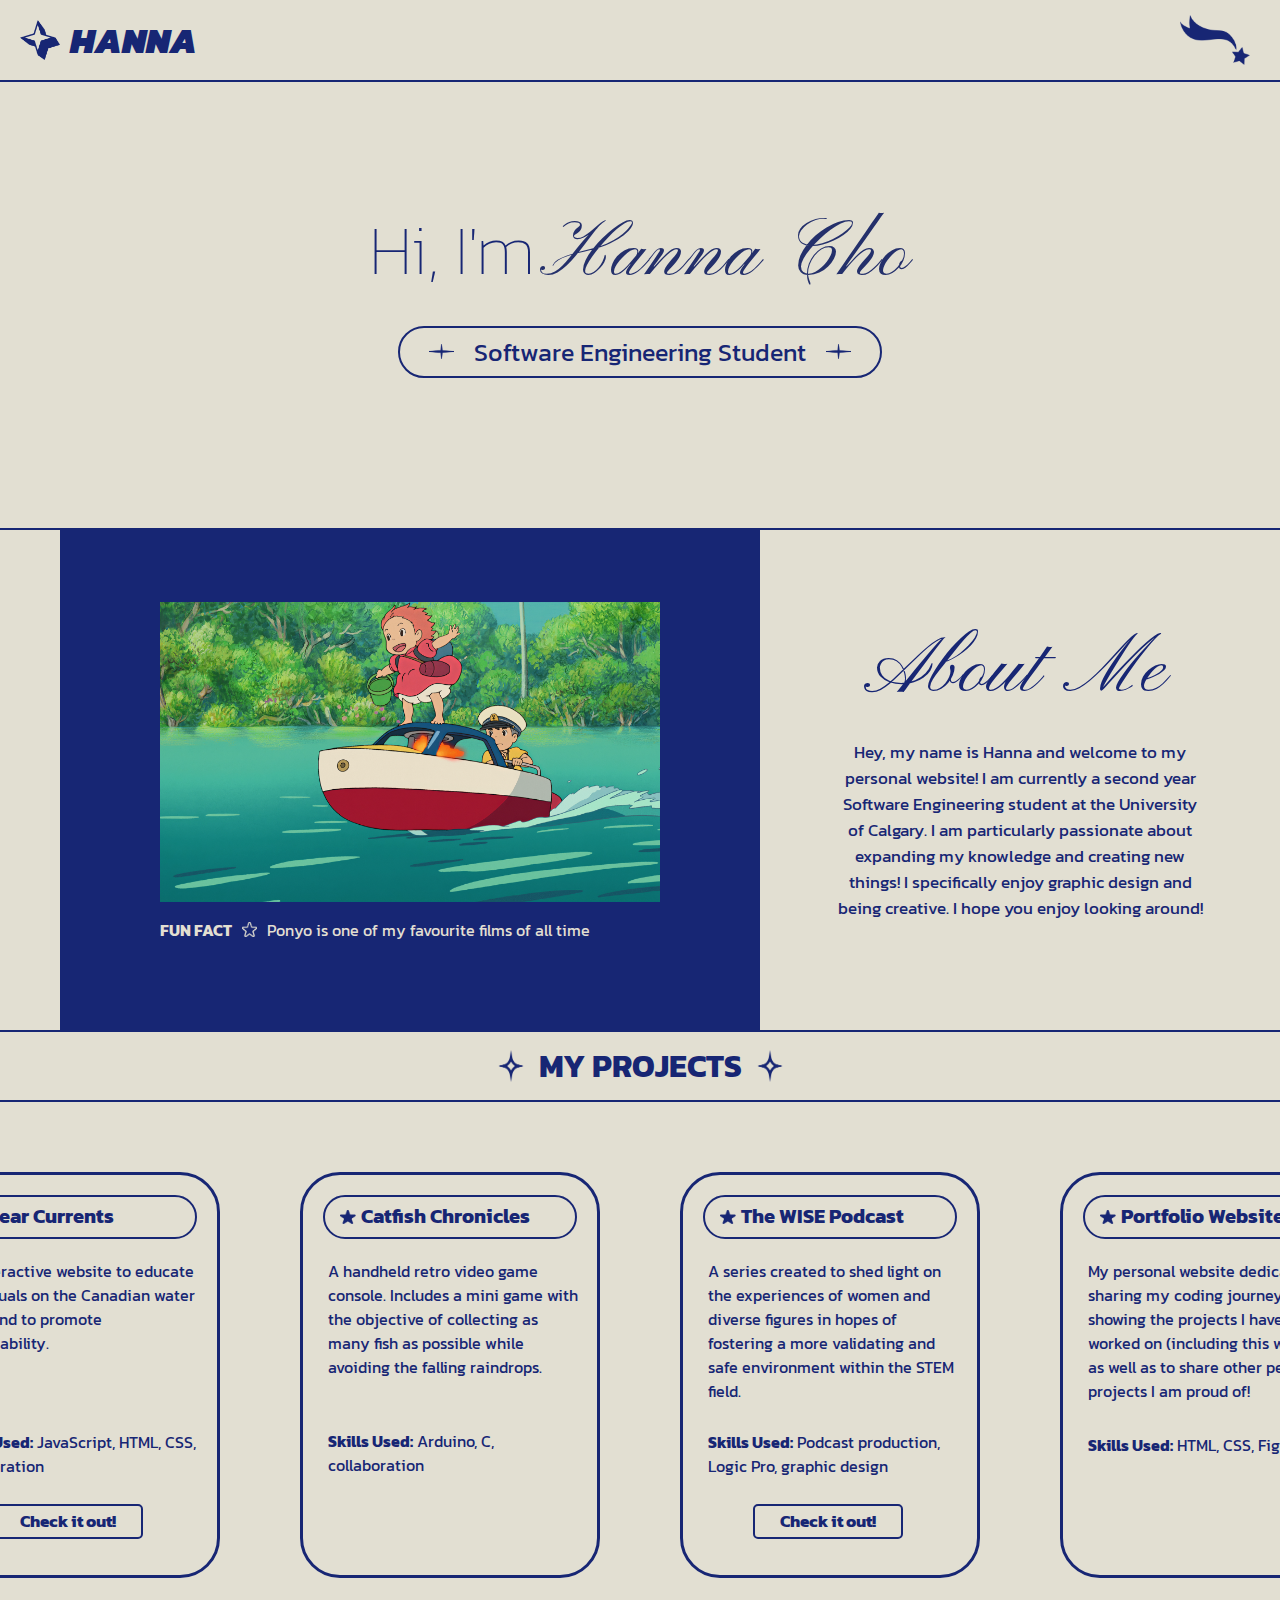
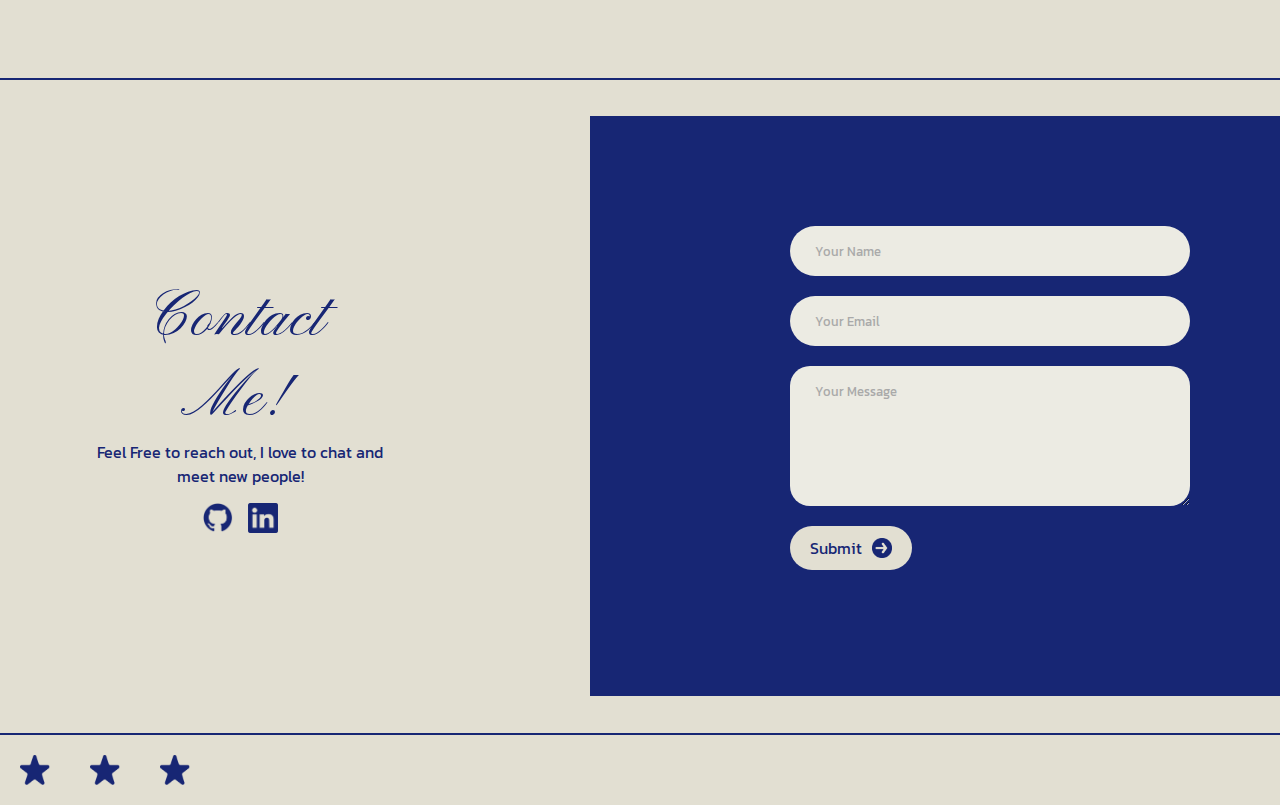
==== index.html @ b74cc331 "Add files via upload" ====
<html>
    <head>
        <link rel="stylesheet" href="styles.css">
        <link rel="preconnect" href="https://fonts.googleapis.com">
        <link rel="preconnect" href="https://fonts.gstatic.com" crossorigin>
        <link href="https://fonts.googleapis.com/css2?family=Kanit:ital,wght@0,200;0,400;0,700;1,200;1,400;1,700&display=swap" rel="stylesheet">
        <link rel="preconnect" href="https://fonts.googleapis.com">
        <link rel="preconnect" href="https://fonts.gstatic.com" crossorigin>
        <link href="https://fonts.googleapis.com/css2?family=Kanit:ital,wght@0,200;0,400;0,700;1,200;1,400;1,700&family=Monsieur+La+Doulaise&display=swap" rel="stylesheet">
    </head>
    <body>
        <header>
            <div class="box">
                <div class="header-name">
                    <img class="vector" src="star1.png" />
                    <div class="box-title">HANNA</div>
                </div>
                <img class="shooting-star" src="shooting-star.png">
            </div>
        </header>
        <div id="hero">
            <h1 id="title">Hi, I'm <span id="name">Hanna Cho</span></h1>
            <div class="container">
                <img class="star-container" src="star2.png">
                <h3 id="subtitle">Software Engineering Student</h3>
                <img class="star-container" src="star2.png">
            </div>
        </div>
        <div class="info-section">
            <div class="blue-box">
                <img class="ponyo" src="ponyo.png">
                <div class="fun-fact">
                    <p class="fun-fact-title">FUN FACT</p>
                    <img class="ff-star" src="star3.png">
                    <p>Ponyo is one of my favourite films of all time</p>
                </div>
            </div>
            <div class="about-me">
                <h1 class="about-me-title">About Me</h1>
                <p class="about-me-text">Hey, my name is Hanna and welcome to my personal website! I am currently a second year Software Engineering student at the University of Calgary. I am particularly passionate about expanding my knowledge and creating new things! I specifically enjoy graphic design and being creative.  I hope you enjoy looking around!</p>
            </div>
        </div>
        <div class="project-section">
            <div class="project-title-container">
                <img class="project-star" src="star4.png">
                <h1 class="project-title">MY PROJECTS</h1>
                <img class="project-star" src="star4.png">
            </div>
            <div class="project-cards">
                <div class="project-info">
                    <div class="project-container">
                        <div class="project-name-container">
                            <img class="project-star-2" src="star5.png">
                            <h2>Clear Currents</h2>
                        </div>
                        <div class="project-text">
                            <p id="clear-currents-text">An interactive website to educate individuals on the Canadian water crisis and to promote sustainability.</p>
                            <p><span class="skills">Skills Used:</span> JavaScript, HTML, CSS, collaboration</p>
                        </div>
                        <a href="https://ephemeral-torrone-a772be.netlify.app" target="_blank">
                            <button class="check-it-out" type="button">Check it out!</button>
                        </a>
                    </div>
                </div>
                <div class="project-info">
                    <div class="project-container">
                        <div class="project-name-container">
                            <img class="project-star-2" src="star5.png">
                            <h2>Catfish Chronicles</h2>
                        </div>
                        <div class="project-text">
                            <p id="catfish-text">A handheld retro video game console. Includes a mini game with the objective of collecting as many fish as possible while avoiding the falling raindrops.</p>
                            <p><span class="skills">Skills Used:</span> Arduino, C, collaboration</p>
                        </div>
                    </div>
                </div>
                <div class="project-info">
                    <div class="project-container">
                        <div class="project-name-container">
                            <img class="project-star-2" src="star5.png">
                            <h2>The WISE Podcast</h2>
                        </div>
                        <div class="project-text">
                            <p id="WISE-text">A series created to shed light on the experiences of women and diverse figures in hopes of fostering a more validating and safe environment within the STEM field.</p>
                            <p><span class="skills">Skills Used:</span> Podcast production, Logic Pro, graphic design</p>
                        </div>
                        <a href="https://cjsw.com/program/the-wise-podcast/" target="_blank">
                            <button class="check-it-out" type="button">Check it out!</button>
                        </a>
                    </div>
                </div>
                <div class="project-info">
                    <div class="project-container">
                        <div class="project-name-container">
                            <img class="project-star-2" src="star5.png">
                            <h2>Portfolio Website</h2>
                        </div>
                        <div class="project-text">
                            <p id="web-text">My personal website dedicated to sharing my coding journey via showing the projects I have worked on (including this website) as well as to share other personal projects I am proud of!</p>
                            <p><span class="skills">Skills Used:</span> HTML, CSS, Figma</p>
                        </div>
                    </div>
                </div>
            </div>
        </div>
        <div class="contact">
            <div class="contact-text">
                <h2 class="contact-title">Contact Me!</h2>
                <p class="reach-out-text">Feel Free to reach out, I love to chat and meet new people!</p>
                <div class="socials">
                    <a href="https://github.com/hannagracec" target="_blank"><img id="github" src="github.png"></a>
                    <a href="https://www.linkedin.com/in/hanna-cho-bb407b255/" target="_blank"><img id="linkedin" src="linkedin.png"></a>
                </div>
            </div>
            <div class="contact-form">
                <form action="https://api.web3forms.com/submit" method="POST" class="contact-left">
                    <input type="hidden" name="access_key" value="77297db7-3286-4150-b9bb-e00b5971a278">
                    <input type="text" name="name" placeholder="Your Name" class="contact-inputs" required>
                    <input type="email" name="email" placeholder="Your Email" class="contact-inputs" required>
                    <textarea name="message" placeholder="Your Message" class="contact-inputs" required></textarea>
                    <button type="submit">Submit <img src="arrow.png"></button>
                </form>
            </div>
        </div>
        <footer>
            <img class="footer-star" src="star5.png">
            <img class="footer-star" src="star5.png">
            <img class="footer-star" src="star5.png">
        </footer>
    </body>
</html>
---- styles.css ----
@font-face {
    src: url("Kapakana.ttf");
    font-family: "Kapakana";
}

body {
    background-color: #e2dfd2;
    text-align: center;
    margin: 0;
    color: #172674;
    font-family: 'Kanit', sans-serif;
}

header {
    background-color: #e2dfd2;
    height: 80px;
    border-bottom: 2px solid #172674;
    position: fixed;
    width: 100vw;
}

.header-name {
    display: flex;
    align-items: center;
}

.shooting-star {
    width: 70;
    height: 50;
    padding-right: 30;
}

.box {
    display: flex;
    align-items: center;
    justify-content: space-between;
}

.vector {
    width: 40px;
    height: 40px;
    padding: 20 10 20 20;
}

.box-title {
    font-weight: 900;
    font-style: italic;
    font-size: 35;
}

#hero {
    padding: 150px;
    display: flex;
    flex-direction: column;
    align-items: center;
}

#title {
    width: 600;
    font-weight: 100;
    font-size: 70px;
    margin-bottom: 20px;
}

#name {
    color:#24306B;
    font-family: "Kapakana";
    font-size: 100;
    font-weight: 400;
}

#subtitle {
    margin: 0;
    font-size: 25;
    font-weight: 400;
}

.star-container {
    width: 25;
    height: 15;
    margin: 0 20;
}

.container {
    border: 2px solid #172674;
    width: 470px;
    margin: 0 auto;
    padding: 5 ;
    border-radius: 50px;
    display: flex;
    align-items: center;
    justify-content: center;
}


.info-section {
    border-top: 2px solid;
    border-bottom: 2px solid;
    display: flex;
    justify-content: space-evenly;
}

.blue-box {
    background-color: #172674;
    height: 500;
    width: 700;
    display: flex;
    flex-direction: column;
    justify-content: center;
    align-items: center;
}

.ponyo {
    width: 500px;
    height: 300px;
}

.ff-star {
    width: 15;
    height: 15;
    margin-right: 10;
}

.fun-fact {
    color: #e2dfd2;
    display: flex;
    align-items: center;
    margin-right: 70;
}

.fun-fact-title {
    font-weight: bold;
    margin-right: 10;
}

.about-me {
    display: flex;
    flex-direction: column;
    justify-content: center;
    align-items: center;
}

.about-me-title {
    font-family: "Kapakana";
    text-align: center;
    font-size: 100px;
    font-weight: 400;
    width: 400px;
    margin: 0;
}

.about-me-text {
    text-align: center;
    font-size: 17px;
    width: 370;
}

.project-cards {
    display: flex;
    justify-content: center;
}

.project-title-container {
    display: flex;
    align-items: center;
    justify-content: center;
    border-bottom: 2px solid;
}

.project-star {
    width: 26;
    height: 32;
}

.project-title {
    margin: 10 15;
}

.project-star-2 {
    height: 14;
    width: 16;
    margin: 0 5 0 15;
}

.project-info {
    width: 300;
    height: 400;
    border: 3px solid;
    border-radius: 40px;
    text-align: left;
    margin: 70 40 100;
}

.project-name-container {
    width: 250;
    height: 40;
    display: flex;
    align-items: center;
    border: 2px solid;
    border-radius: 70px;
    margin: 20;
    font-size: 13;
}

.project-text {
    width: 250;
    margin-left: 25;
}

.check-it-out {
    width: 150;
    height: 35;
    margin: 10 0 10 70;
    border: 2px solid #172674;
    border-radius: 5px;
    font-weight: bold;
    font-size: 17;
    background-color: #e2dfd2;
    font-family: 'Kanit', sans-serif;
    color: #172674;
}

.check-it-out:hover {
    background-color: #172674;
    color:#e2dfd2;
}

#clear-currents-text {
    margin-bottom: 75px;
}

#catfish-text {
    margin-bottom: 50;
}

#WISE-text {
    margin-bottom: 27;
}

#web-text {
    margin-bottom: 30;
}

.skills {
    font-weight: bold;
}

.contact {
    display: flex;
    justify-content: center;
    align-items: center;
    border-top: 2px solid;
    border-bottom: 2px solid;
    margin: 0;
}

.contact-title {
    font-family: "Kapakana";
    font-size: 80;
    font-weight: 400;
    margin: 0;
    width: 300px;
}

.reach-out-text {
    margin: 0;
    width: 300;
}

.socials {
    margin-top: 15;
    display: flex;
    justify-content: center;
}

#github {
    margin-right: 15;
    width: 30;
    height: 30;
}

#linkedin {
    width: 30;
    height: 30;
}

.contact-text {
    background-color: #e2dfd2;
    padding: 200 200;
}

.contact-form {
    background-color: #172674;
    display: flex;
    justify-content: space-evenly;
    padding: 110px 200px;
}

.contact-left {
    display: flex;
    flex-direction: column;
    align-items: start;
    gap: 20px;
}

.contact-inputs {
    font-family: 'Kanit', sans-serif;
    width: 400px;
    height: 50px;
    border: none;
    outline: none;
    padding-left: 25px;
    border-radius: 50px;
    color: #172674;
}

.contact-left textarea{
    height: 140px;
    padding-top: 15px;
    border-radius: 20px;
    color: #172674;
}

.contact-inputs:focus {
    border: 2px solid #5569D1;
}

.contact-inputs::placeholder {
    color: #a9a9a9;
}

.contact-left button {
    font-family: 'Kanit', sans-serif;
    display: flex;
    align-items: center;
    padding: 10px 20px;
    font-size: 16px;
    color: #172674;
    gap: 10px;
    border: none;
    border-radius: 50px;
    cursor: pointer;
    background: #e2dfd2;
}

input {
    background-color: #ecebe3;
}

textarea {
    background-color: #ecebe3;
}

.contact-left button img {
    height: 20px;
}

footer {
    height: 70px;
    background-color: #e2dfd2;
    display: flex;
}

.footer-star {
    width: 30;
    height: 30;
    padding: 20;
}
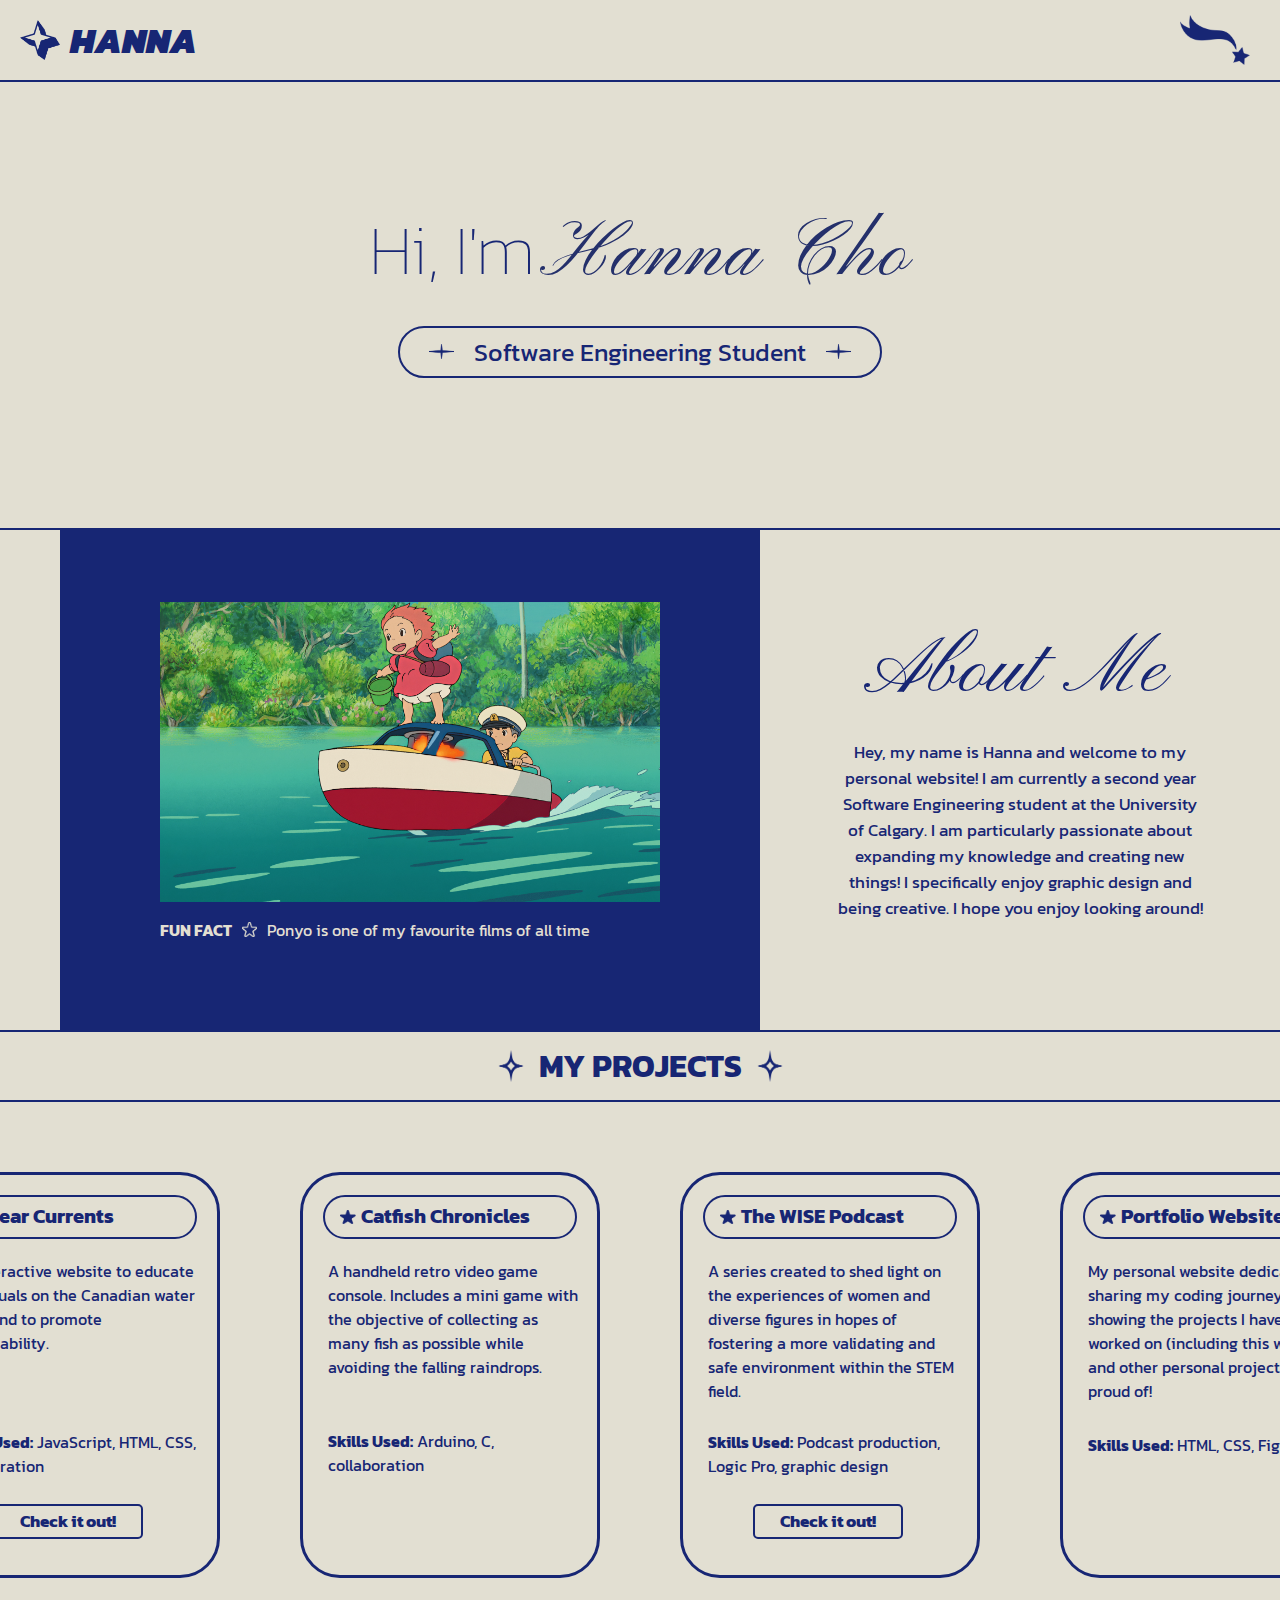
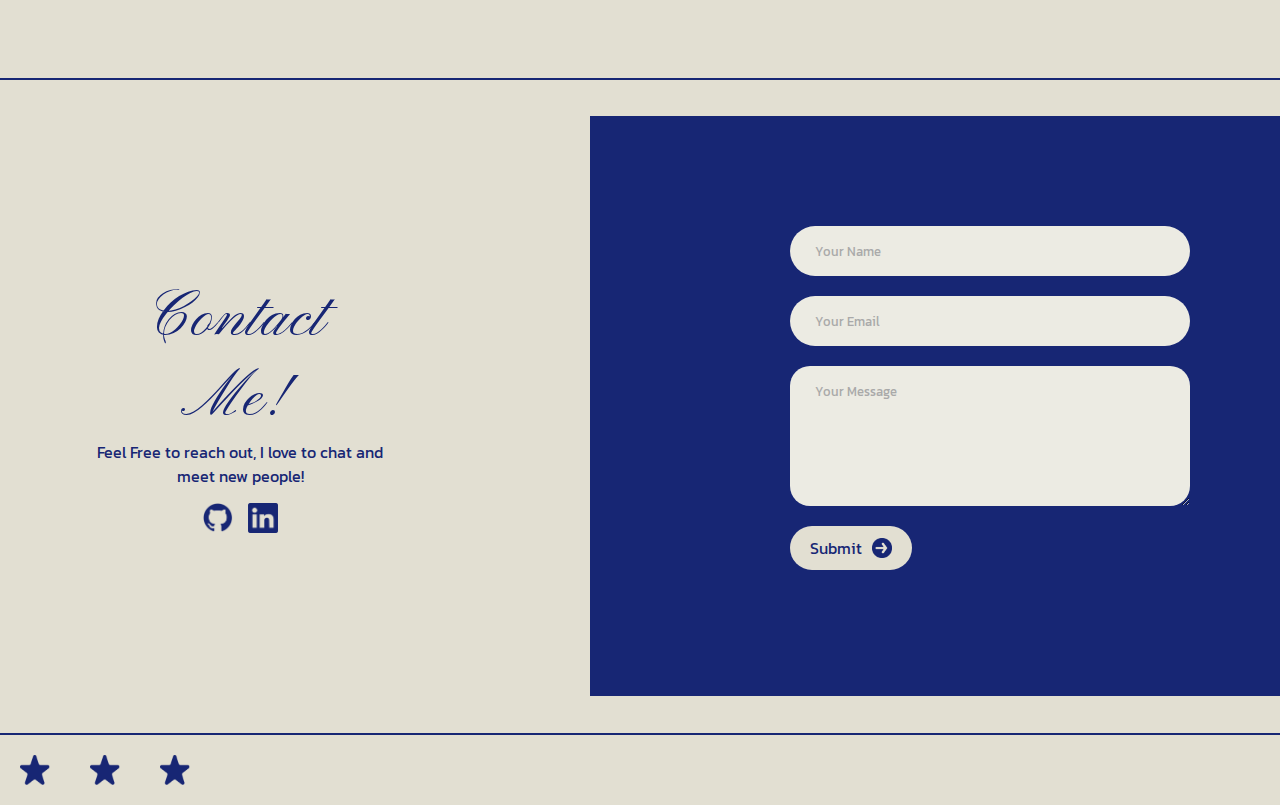
==== commit 7d9a96d1: "Update index.html" ====
--- a/index.html
+++ b/index.html
@@ -96,7 +96,7 @@
                             <h2>Portfolio Website</h2>
                         </div>
                         <div class="project-text">
-                            <p id="web-text">My personal website dedicated to sharing my coding journey via showing the projects I have worked on (including this website) as well as to share other personal projects I am proud of!</p>
+                            <p id="web-text">My personal website dedicated to sharing my coding journey via showing the projects I have worked on (including this website) and other personal projects I am proud of!</p>
                             <p><span class="skills">Skills Used:</span> HTML, CSS, Figma</p>
                         </div>
                     </div>
@@ -128,4 +128,4 @@
             <img class="footer-star" src="star5.png">
         </footer>
     </body>
-</html>+</html>
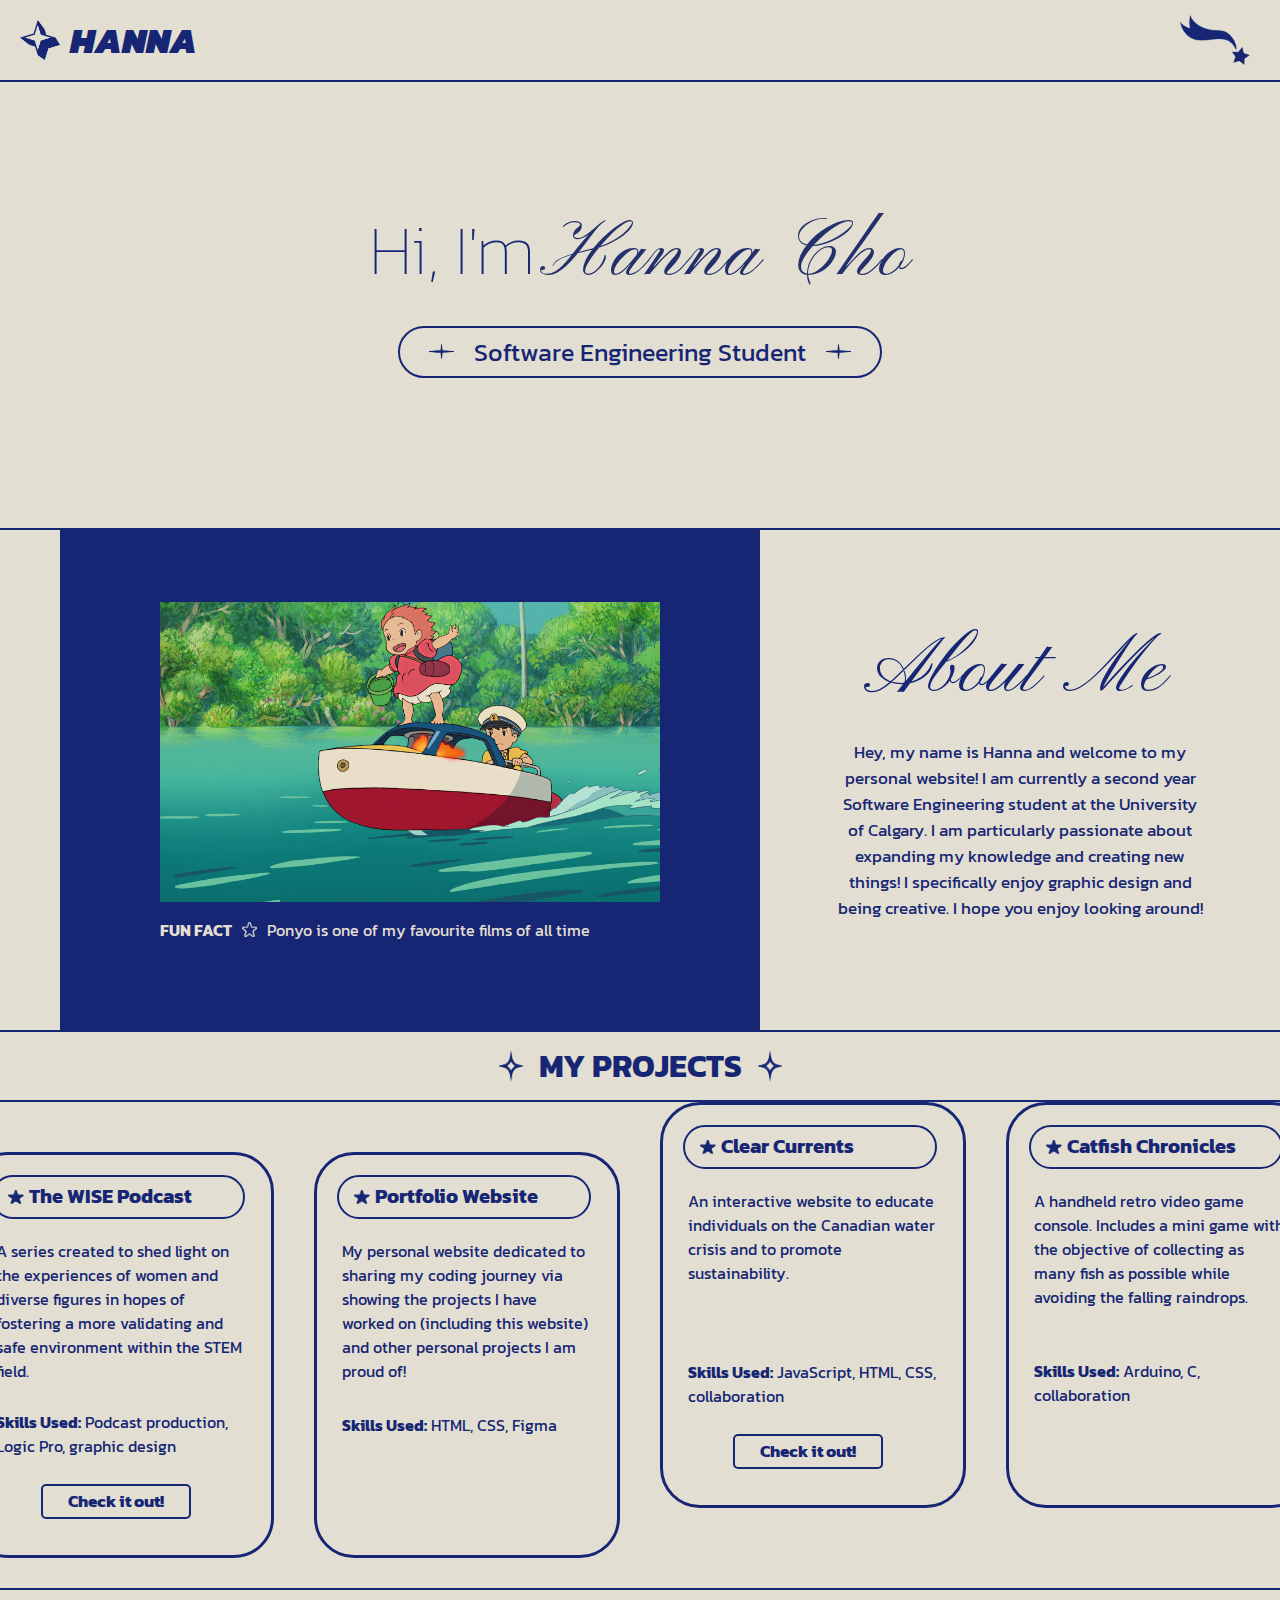
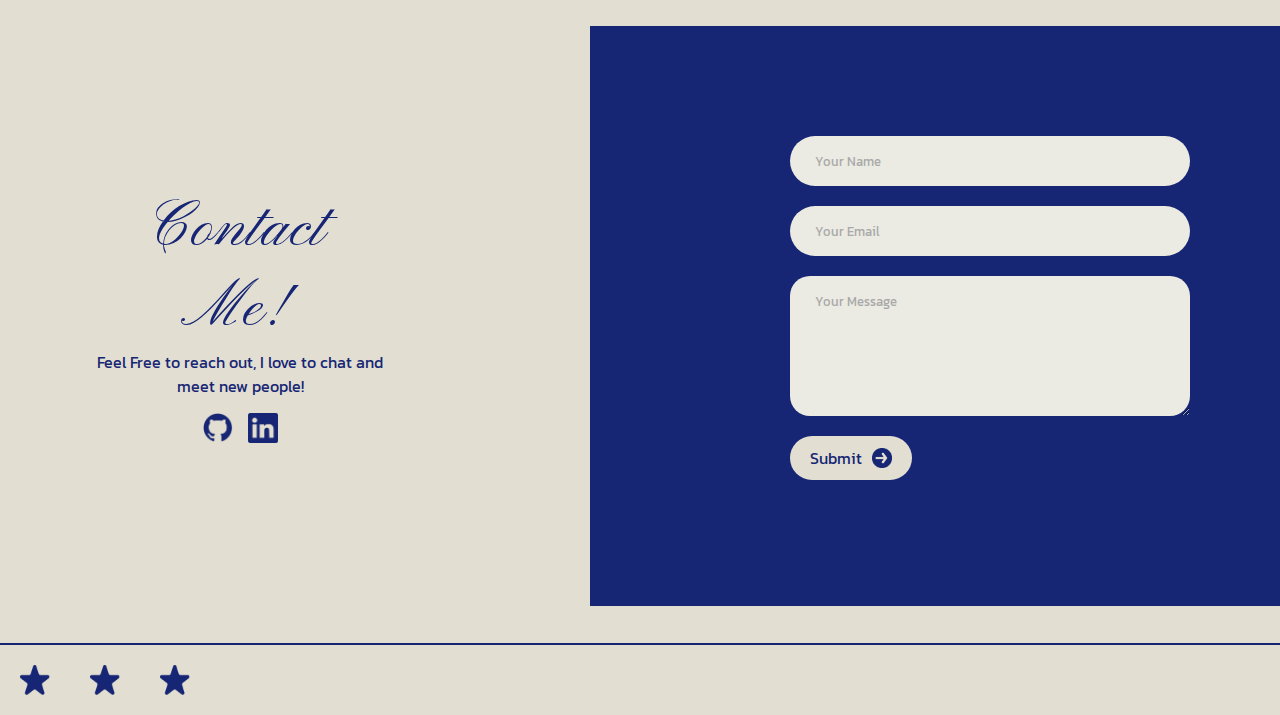
==== commit 93d500d9: "rearranged project tiles" ====
--- a/index.html
+++ b/index.html
@@ -1,5 +1,6 @@
 <html>
     <head>
+        <meta name="viewport" content= "width=device-width, initial-scale=1.0"> 
         <link rel="stylesheet" href="styles.css">
         <link rel="preconnect" href="https://fonts.googleapis.com">
         <link rel="preconnect" href="https://fonts.gstatic.com" crossorigin>
@@ -47,57 +48,61 @@
                 <img class="project-star" src="star4.png">
             </div>
             <div class="project-cards">
-                <div class="project-info">
-                    <div class="project-container">
-                        <div class="project-name-container">
-                            <img class="project-star-2" src="star5.png">
-                            <h2>Clear Currents</h2>
+                <div class="row-1-cards">
+                    <div class="project-info">
+                        <div class="project-container">
+                            <div class="project-name-container">
+                                <img class="project-star-2" src="star5.png">
+                                <h2>The WISE Podcast</h2>
+                            </div>
+                            <div class="project-text">
+                                <p id="WISE-text">A series created to shed light on the experiences of women and diverse figures in hopes of fostering a more validating and safe environment within the STEM field.</p>
+                                <p><span class="skills">Skills Used:</span> Podcast production, Logic Pro, graphic design</p>
+                            </div>
+                            <a href="https://cjsw.com/program/the-wise-podcast/" target="_blank">
+                                <button class="check-it-out" type="button">Check it out!</button>
+                            </a>
                         </div>
-                        <div class="project-text">
-                            <p id="clear-currents-text">An interactive website to educate individuals on the Canadian water crisis and to promote sustainability.</p>
-                            <p><span class="skills">Skills Used:</span> JavaScript, HTML, CSS, collaboration</p>
-                        </div>
-                        <a href="https://ephemeral-torrone-a772be.netlify.app" target="_blank">
-                            <button class="check-it-out" type="button">Check it out!</button>
-                        </a>
                     </div>
-                </div>
-                <div class="project-info">
-                    <div class="project-container">
-                        <div class="project-name-container">
-                            <img class="project-star-2" src="star5.png">
-                            <h2>Catfish Chronicles</h2>
-                        </div>
-                        <div class="project-text">
-                            <p id="catfish-text">A handheld retro video game console. Includes a mini game with the objective of collecting as many fish as possible while avoiding the falling raindrops.</p>
-                            <p><span class="skills">Skills Used:</span> Arduino, C, collaboration</p>
+                    <div class="project-info">
+                        <div class="project-container">
+                            <div class="project-name-container">
+                                <img class="project-star-2" src="star5.png">
+                                <h2>Portfolio Website</h2>
+                            </div>
+                            <div class="project-text">
+                                <p id="web-text">My personal website dedicated to sharing my coding journey via showing the projects I have worked on (including this website) and other personal projects I am proud of!</p>
+                                <p><span class="skills">Skills Used:</span> HTML, CSS, Figma</p>
+                            </div>
                         </div>
                     </div>
                 </div>
-                <div class="project-info">
-                    <div class="project-container">
-                        <div class="project-name-container">
-                            <img class="project-star-2" src="star5.png">
-                            <h2>The WISE Podcast</h2>
+                <div class="row-2-cards">
+                    <div class="project-info">
+                        <div class="project-container">
+                            <div class="project-name-container">
+                                <img class="project-star-2" src="star5.png">
+                                <h2>Clear Currents</h2>
+                            </div>
+                            <div class="project-text">
+                                <p id="clear-currents-text">An interactive website to educate individuals on the Canadian water crisis and to promote sustainability.</p>
+                                <p><span class="skills">Skills Used:</span> JavaScript, HTML, CSS, collaboration</p>
+                            </div>
+                            <a href="https://ephemeral-torrone-a772be.netlify.app" target="_blank">
+                                <button class="check-it-out" type="button">Check it out!</button>
+                            </a>
                         </div>
-                        <div class="project-text">
-                            <p id="WISE-text">A series created to shed light on the experiences of women and diverse figures in hopes of fostering a more validating and safe environment within the STEM field.</p>
-                            <p><span class="skills">Skills Used:</span> Podcast production, Logic Pro, graphic design</p>
-                        </div>
-                        <a href="https://cjsw.com/program/the-wise-podcast/" target="_blank">
-                            <button class="check-it-out" type="button">Check it out!</button>
-                        </a>
                     </div>
-                </div>
-                <div class="project-info">
-                    <div class="project-container">
-                        <div class="project-name-container">
-                            <img class="project-star-2" src="star5.png">
-                            <h2>Portfolio Website</h2>
-                        </div>
-                        <div class="project-text">
-                            <p id="web-text">My personal website dedicated to sharing my coding journey via showing the projects I have worked on (including this website) and other personal projects I am proud of!</p>
-                            <p><span class="skills">Skills Used:</span> HTML, CSS, Figma</p>
+                    <div class="project-info">
+                        <div class="project-container">
+                            <div class="project-name-container">
+                                <img class="project-star-2" src="star5.png">
+                                <h2>Catfish Chronicles</h2>
+                            </div>
+                            <div class="project-text">
+                                <p id="catfish-text">A handheld retro video game console. Includes a mini game with the objective of collecting as many fish as possible while avoiding the falling raindrops.</p>
+                                <p><span class="skills">Skills Used:</span> Arduino, C, collaboration</p>
+                            </div>
                         </div>
                     </div>
                 </div>
--- a/styles.css
+++ b/styles.css
@@ -102,6 +102,12 @@
     justify-content: space-evenly;
 }
 
+@media (max-width: 900px) {
+    .info-section {
+      flex-direction: column;
+    }
+  }
+
 .blue-box {
     background-color: #172674;
     height: 500;
@@ -112,6 +118,12 @@
     align-items: center;
 }
 
+@media (max-width: 900px) {
+    .blue-box{
+      width: 100%;
+    }
+  }
+
 .ponyo {
     width: 500px;
     height: 300px;
@@ -141,6 +153,12 @@
     justify-content: center;
     align-items: center;
 }
+
+@media (max-width: 900px) {
+    .about-me {
+      margin: 50 0;
+    }
+  }
 
 .about-me-title {
     font-family: "Kapakana";
@@ -190,7 +208,20 @@
     border: 3px solid;
     border-radius: 40px;
     text-align: left;
-    margin: 70 40 100;
+    margin: 0 20;
+}
+
+.row-1-cards {
+    display: flex;
+    justify-content: center;
+    margin-top: 50;
+    margin-bottom: 30;
+}
+
+.row-2-cards {
+    display: flex;
+    justify-content: center;
+    margin-bottom: 50;
 }
 
 .project-name-container {
@@ -256,6 +287,12 @@
     margin: 0;
 }
 
+@media (max-width: 900px) {
+    .contact {
+      flex-direction: column;
+    }
+  }
+
 .contact-title {
     font-family: "Kapakana";
     font-size: 80;
@@ -291,12 +328,24 @@
     padding: 200 200;
 }
 
+@media (max-width: 900px) {
+    .contact-text {
+      padding:90 0;
+    }
+  }
+
 .contact-form {
     background-color: #172674;
     display: flex;
     justify-content: space-evenly;
     padding: 110px 200px;
 }
+
+@media (max-width: 900px) {
+    .contact-form {
+      width: 100%;
+    }
+  }
 
 .contact-left {
     display: flex;
@@ -367,4 +416,4 @@
     width: 30;
     height: 30;
     padding: 20;
-}+}
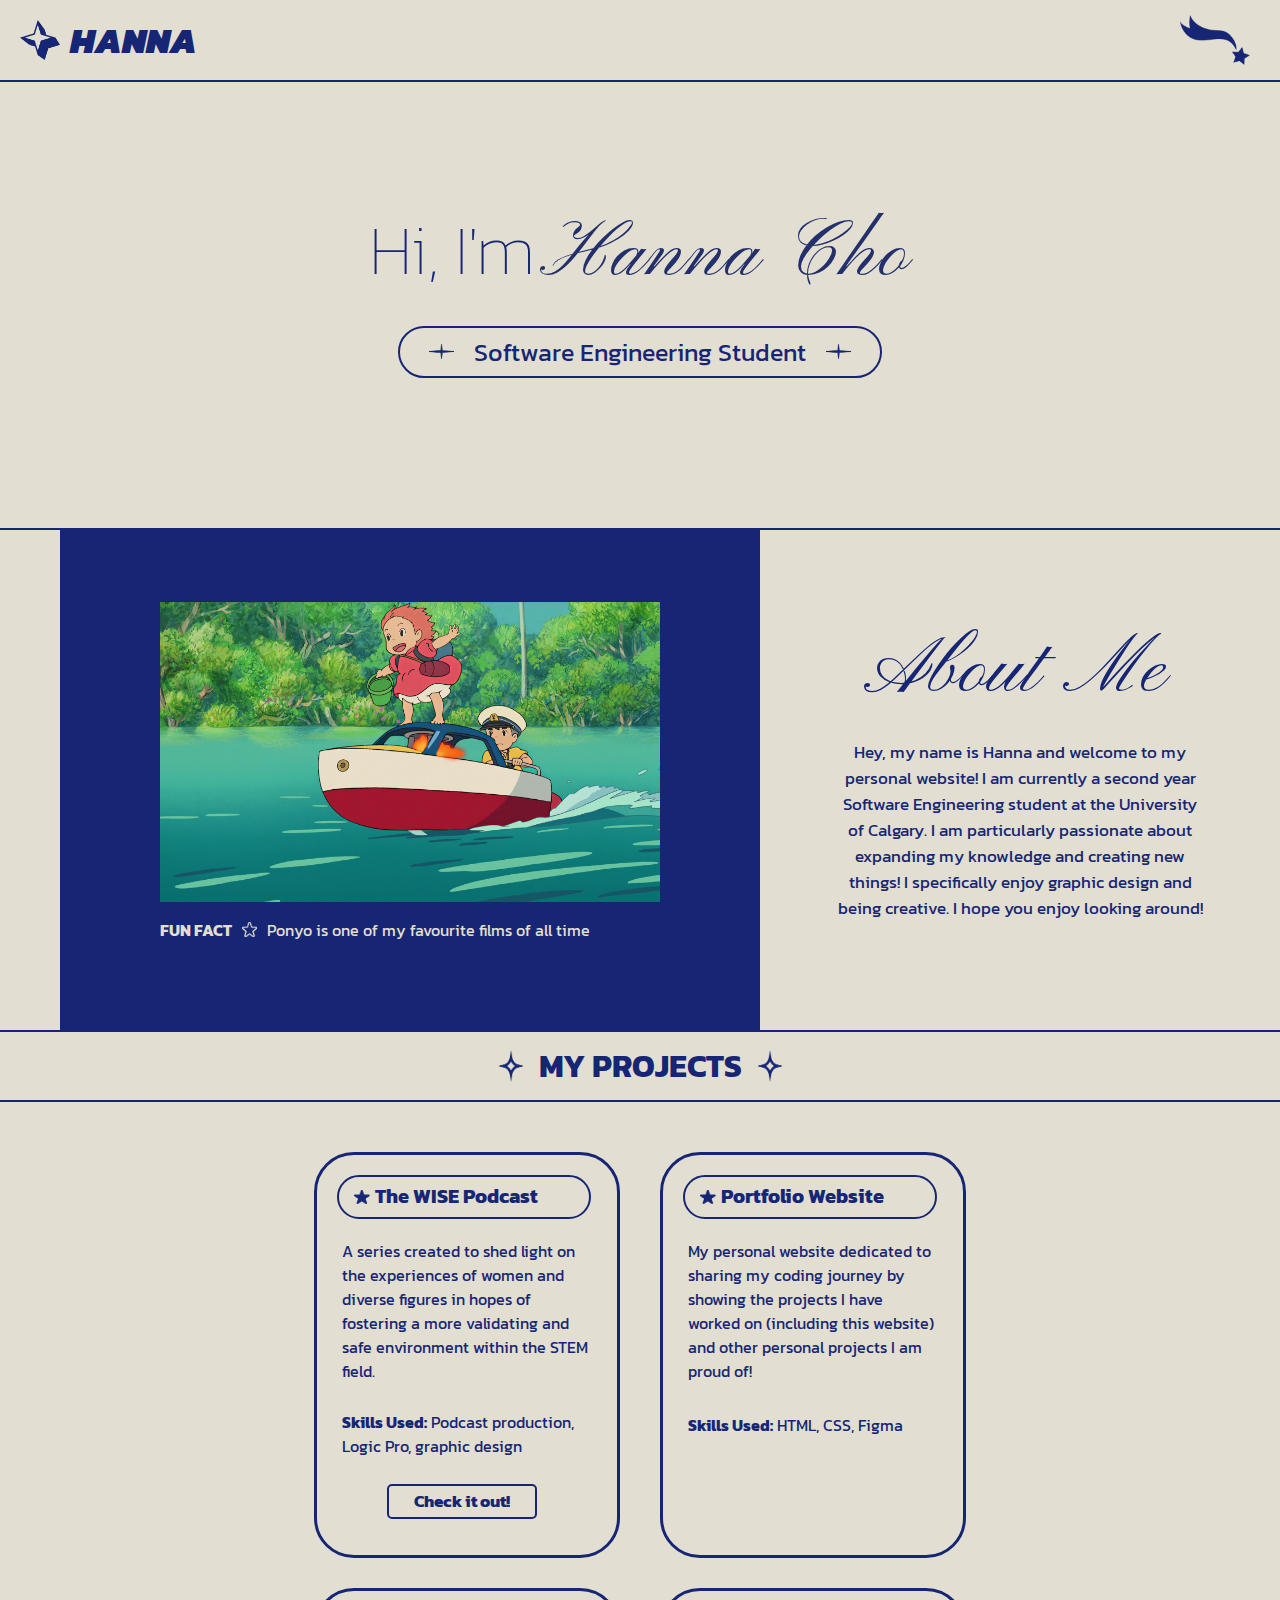
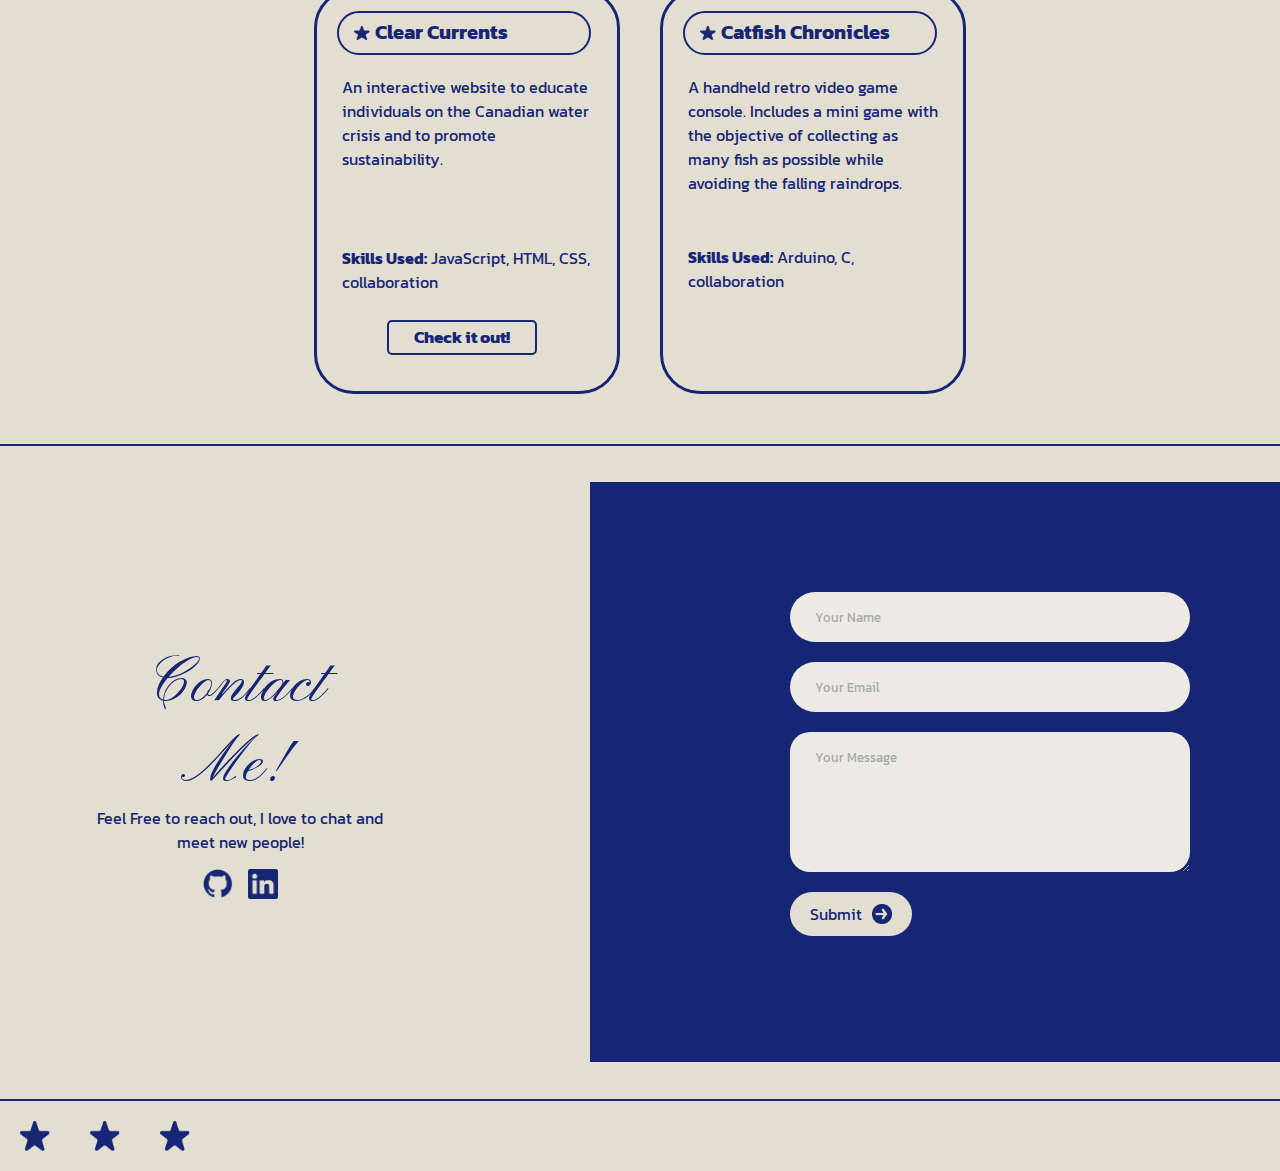
==== commit d92ff8a1: "edited project tile text" ====
--- a/index.html
+++ b/index.html
@@ -71,7 +71,7 @@
                                 <h2>Portfolio Website</h2>
                             </div>
                             <div class="project-text">
-                                <p id="web-text">My personal website dedicated to sharing my coding journey via showing the projects I have worked on (including this website) and other personal projects I am proud of!</p>
+                                <p id="web-text">My personal website dedicated to sharing my coding journey by showing the projects I have worked on (including this website) and other personal projects I am proud of!</p>
                                 <p><span class="skills">Skills Used:</span> HTML, CSS, Figma</p>
                             </div>
                         </div>
--- a/styles.css
+++ b/styles.css
@@ -1,5 +1,3 @@
-
-
 @font-face {
     src: url("Kapakana.ttf");
     font-family: "Kapakana";
@@ -160,6 +158,7 @@
     }
   }
 
+
 .about-me-title {
     font-family: "Kapakana";
     text-align: center;
@@ -173,11 +172,6 @@
     text-align: center;
     font-size: 17px;
     width: 370;
-}
-
-.project-cards {
-    display: flex;
-    justify-content: center;
 }
 
 .project-title-container {
@@ -287,7 +281,7 @@
     margin: 0;
 }
 
-@media (max-width: 900px) {
+@media (max-width: 1100px) {
     .contact {
       flex-direction: column;
     }
@@ -328,7 +322,7 @@
     padding: 200 200;
 }
 
-@media (max-width: 900px) {
+@media (max-width: 1100px) {
     .contact-text {
       padding:90 0;
     }
@@ -341,7 +335,7 @@
     padding: 110px 200px;
 }
 
-@media (max-width: 900px) {
+@media (max-width: 1100px) {
     .contact-form {
       width: 100%;
     }
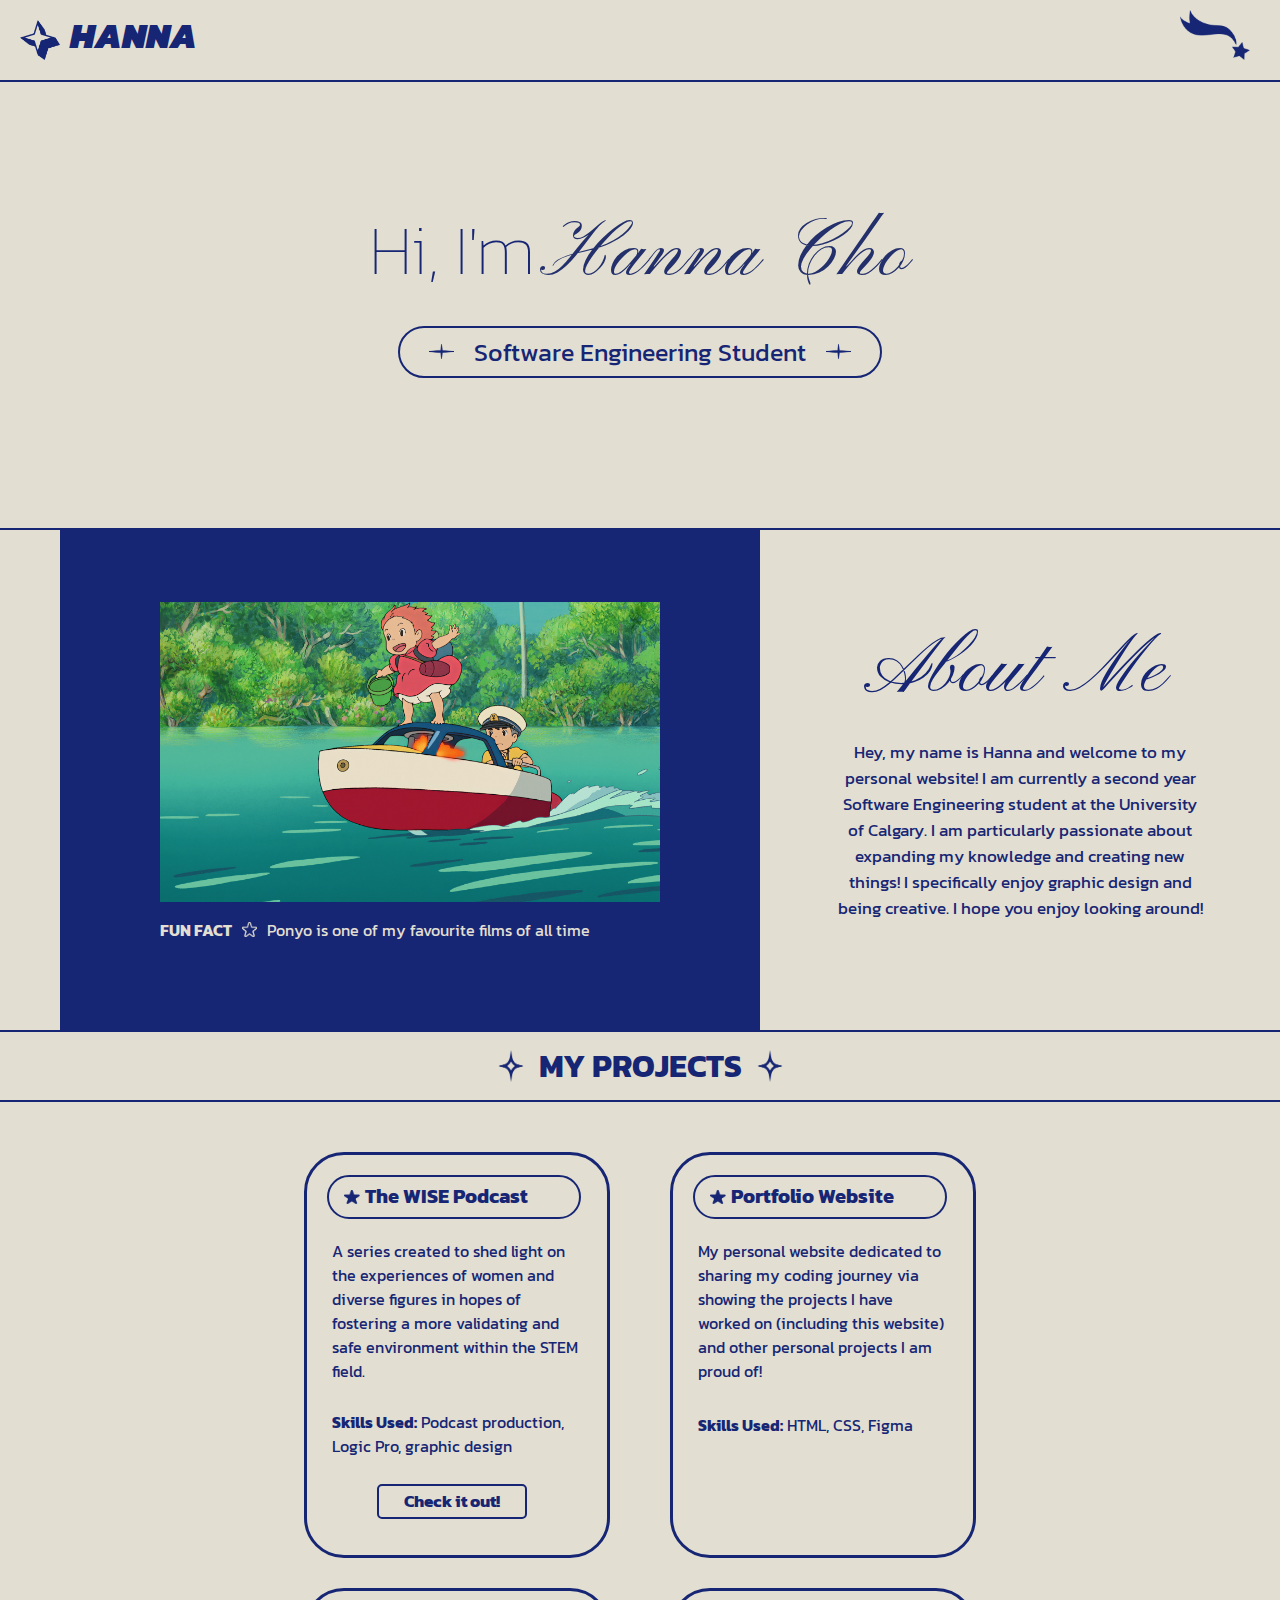
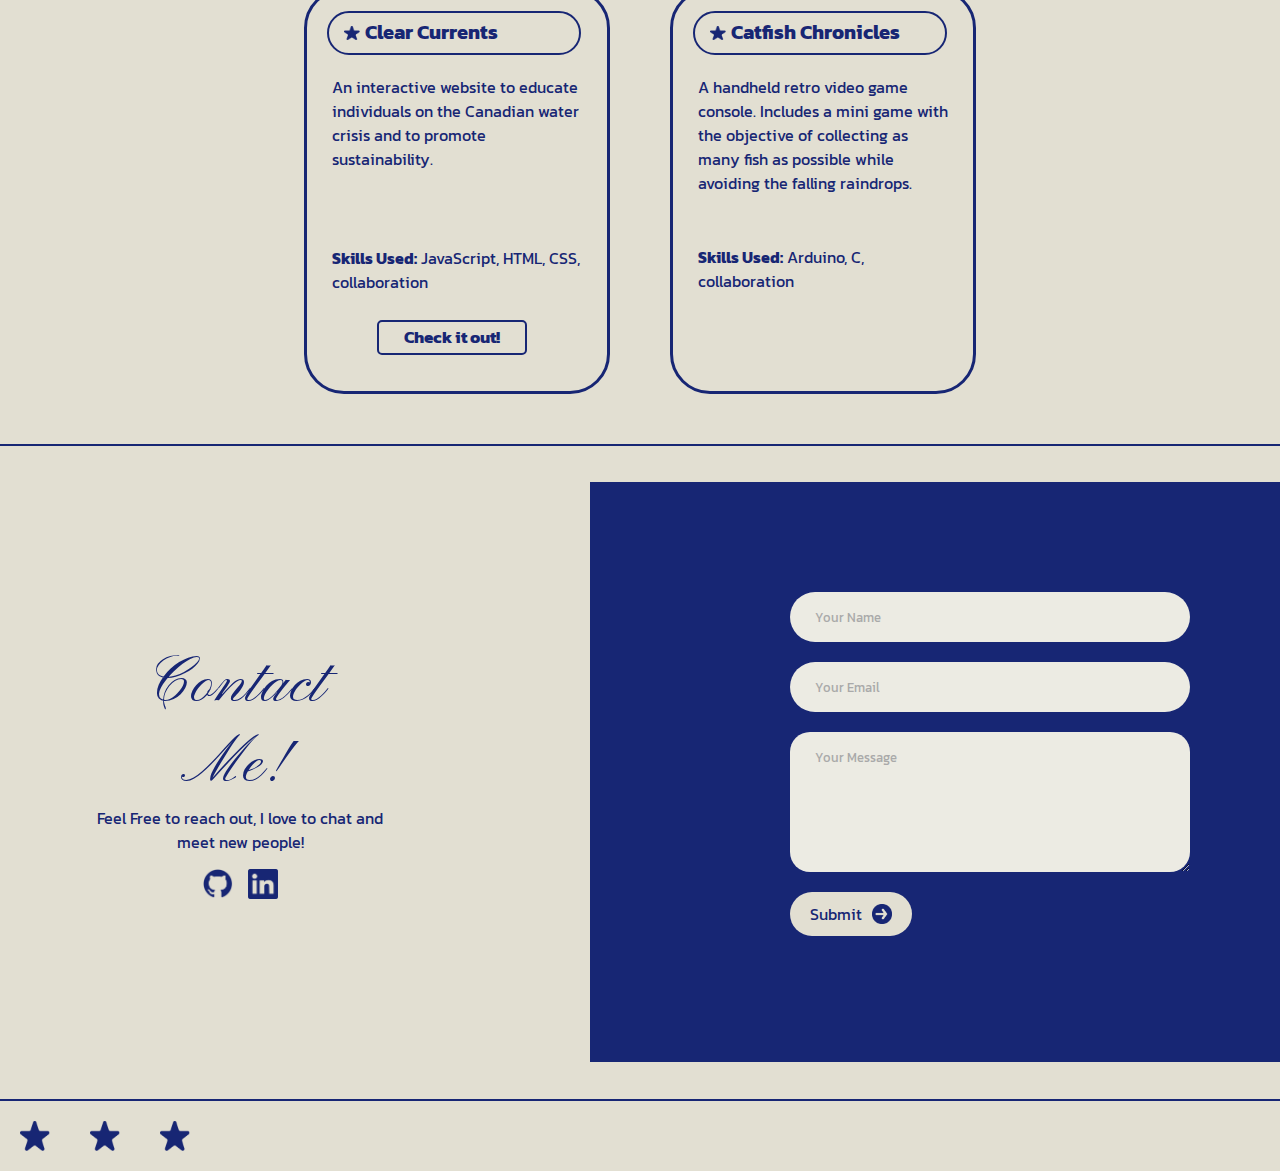
==== commit 219649fb: "updated to be phone responsive" ====
--- a/index.html
+++ b/index.html
@@ -53,7 +53,7 @@
                         <div class="project-container">
                             <div class="project-name-container">
                                 <img class="project-star-2" src="star5.png">
-                                <h2>The WISE Podcast</h2>
+                                <h2 class="name-of-project">The WISE Podcast</h2>
                             </div>
                             <div class="project-text">
                                 <p id="WISE-text">A series created to shed light on the experiences of women and diverse figures in hopes of fostering a more validating and safe environment within the STEM field.</p>
@@ -68,10 +68,10 @@
                         <div class="project-container">
                             <div class="project-name-container">
                                 <img class="project-star-2" src="star5.png">
-                                <h2>Portfolio Website</h2>
+                                <h2 class="name-of-project">Portfolio Website</h2>
                             </div>
                             <div class="project-text">
-                                <p id="web-text">My personal website dedicated to sharing my coding journey by showing the projects I have worked on (including this website) and other personal projects I am proud of!</p>
+                                <p id="web-text">My personal website dedicated to sharing my coding journey via showing the projects I have worked on (including this website) and other personal projects I am proud of!</p>
                                 <p><span class="skills">Skills Used:</span> HTML, CSS, Figma</p>
                             </div>
                         </div>
@@ -82,7 +82,7 @@
                         <div class="project-container">
                             <div class="project-name-container">
                                 <img class="project-star-2" src="star5.png">
-                                <h2>Clear Currents</h2>
+                                <h2 class="name-of-project">Clear Currents</h2>
                             </div>
                             <div class="project-text">
                                 <p id="clear-currents-text">An interactive website to educate individuals on the Canadian water crisis and to promote sustainability.</p>
@@ -97,7 +97,7 @@
                         <div class="project-container">
                             <div class="project-name-container">
                                 <img class="project-star-2" src="star5.png">
-                                <h2>Catfish Chronicles</h2>
+                                <h2 class="name-of-project">Catfish Chronicles</h2>
                             </div>
                             <div class="project-text">
                                 <p id="catfish-text">A handheld retro video game console. Includes a mini game with the objective of collecting as many fish as possible while avoiding the falling raindrops.</p>
--- a/styles.css
+++ b/styles.css
@@ -1,3 +1,5 @@
+
+
 @font-face {
     src: url("Kapakana.ttf");
     font-family: "Kapakana";
@@ -16,12 +18,24 @@
     height: 80px;
     border-bottom: 2px solid #172674;
     position: fixed;
-    width: 100vw;
+    width: 100%
+}
+
+@media (max-width: 620px) {
+    header {
+      height: 50px;
+    }
 }
 
 .header-name {
     display: flex;
     align-items: center;
+}
+
+@media (max-width: 620px){
+    .header-name {
+        padding: 10 0;
+    }
 }
 
 .shooting-star {
@@ -30,16 +44,33 @@
     padding-right: 30;
 }
 
+@media (max-width: 620px){
+    .shooting-star {
+        width: 35;
+        height: 25;
+        padding-right: 8;
+    }
+}
+
 .box {
     display: flex;
     align-items: center;
     justify-content: space-between;
+    width: 100%;
 }
 
 .vector {
     width: 40px;
     height: 40px;
-    padding: 20 10 20 20;
+    padding: 20 10 10 20;
+}
+
+@media (max-width: 620px){
+    .vector {
+        width: 20px;
+        height: 20px;
+        padding: 10 5 10 10;
+    }
 }
 
 .box-title {
@@ -48,11 +79,23 @@
     font-size: 35;
 }
 
+@media (max-width: 620px){
+    .box-title {
+        font-size: 20;
+    }
+}
+
 #hero {
     padding: 150px;
     display: flex;
     flex-direction: column;
     align-items: center;
+}
+
+@media (max-width: 620px) {
+    #hero {
+      padding:80 0;
+    }
 }
 
 #title {
@@ -62,6 +105,12 @@
     margin-bottom: 20px;
 }
 
+@media (max-width: 620px) {
+    #title {
+      font-size: 30;
+    }
+}
+
 #name {
     color:#24306B;
     font-family: "Kapakana";
@@ -69,29 +118,55 @@
     font-weight: 400;
 }
 
+@media (max-width: 620px) {
+    #name {
+      font-size: 40;
+    }
+}
+
 #subtitle {
     margin: 0;
     font-size: 25;
     font-weight: 400;
 }
 
+@media (max-width: 620px) {
+    #subtitle {
+      font-size: 10;
+    }
+}
+
 .star-container {
     width: 25;
     height: 15;
     margin: 0 20;
 }
 
+@media (max-width: 620px) {
+    .star-container {
+      height: 10;
+      width: 15;
+      margin: 0 10;
+    }
+}
+
 .container {
     border: 2px solid #172674;
     width: 470px;
-    margin: 0 auto;
-    padding: 5 ;
+    margin: 0;
+    padding: 5;
     border-radius: 50px;
     display: flex;
     align-items: center;
     justify-content: center;
 }
 
+@media (max-width: 620px) {
+    .container {
+      width: 220;
+      padding: 2;
+    }
+}
 
 .info-section {
     border-top: 2px solid;
@@ -116,6 +191,12 @@
     align-items: center;
 }
 
+@media (max-width: 620px) {
+    .blue-box {
+      height: 240;
+    }
+}
+
 @media (max-width: 900px) {
     .blue-box{
       width: 100%;
@@ -125,6 +206,13 @@
 .ponyo {
     width: 500px;
     height: 300px;
+}
+
+@media (max-width: 620px) {
+    .ponyo {
+      height: 150;
+      width: 250;
+    }
 }
 
 .ff-star {
@@ -133,16 +221,37 @@
     margin-right: 10;
 }
 
+@media (max-width: 620px) {
+    .ff-star {
+      height: 8;
+      width: 8;
+      margin-right: 5;
+    }
+}
+
 .fun-fact {
     color: #e2dfd2;
     display: flex;
     align-items: center;
     margin-right: 70;
+}
+
+@media (max-width: 620px) {
+    .fun-fact {
+      font-size: 9;
+      margin-right: 11;
+    }
 }
 
 .fun-fact-title {
     font-weight: bold;
     margin-right: 10;
+}
+
+@media (max-width: 620px) {
+    .fun-fact-title {
+        margin-right: 5;
+    }
 }
 
 .about-me {
@@ -168,12 +277,25 @@
     margin: 0;
 }
 
+@media (max-width: 620px) {
+    .about-me-title {
+        font-size: 50;
+    }
+}
+
 .about-me-text {
     text-align: center;
     font-size: 17px;
     width: 370;
 }
 
+@media (max-width: 620px) {
+    .about-me-text {
+        font-size: 12;
+        width: 210;
+    }
+}
+
 .project-title-container {
     display: flex;
     align-items: center;
@@ -186,14 +308,43 @@
     height: 32;
 }
 
+@media (max-width: 620px) {
+    .project-star {
+        height: 22;
+        width: 18;
+    }
+}
+
 .project-title {
     margin: 10 15;
+}
+
+@media (max-width: 620px) {
+    .project-title {
+        font-size: 20;
+    }
 }
 
 .project-star-2 {
     height: 14;
     width: 16;
     margin: 0 5 0 15;
+}
+
+@media (max-width: 620px) {
+    .project-star-2 {
+        height: 10;
+        width: 12;
+    }
+}
+
+@media (max-width: 620px) {
+    .project-cards {
+        display: flex;
+        flex-direction: column;
+        align-items: center;
+        margin-bottom: 30;
+    }
 }
 
 .project-info {
@@ -202,7 +353,15 @@
     border: 3px solid;
     border-radius: 40px;
     text-align: left;
-    margin: 0 20;
+    margin: 0 30;
+}
+
+@media (max-width: 620px) {
+    .project-info {
+        width: 220;
+        height: 310;
+        margin-top: 20;
+    }
 }
 
 .row-1-cards {
@@ -212,10 +371,24 @@
     margin-bottom: 30;
 }
 
+@media (max-width: 620px) {
+    .row-1-cards {
+        display: block;
+        margin: 0;
+    }
+}
+
 .row-2-cards {
     display: flex;
     justify-content: center;
     margin-bottom: 50;
+}
+
+@media (max-width: 620px) {
+    .row-2-cards {
+        display: block;
+        margin: 0
+    }
 }
 
 .project-name-container {
@@ -229,9 +402,29 @@
     font-size: 13;
 }
 
+@media (max-width: 620px) {
+    .project-name-container {
+        width: 180;
+        height: 30;
+    }
+}
+
+@media (max-width: 620px) {
+    .name-of-project {
+        font-size: 16;
+    }
+}
+
 .project-text {
     width: 250;
     margin-left: 25;
+}
+
+@media (max-width: 620px) {
+    .project-text {
+        font-size: 12;
+        width: 180;
+    }
 }
 
 .check-it-out {
@@ -247,6 +440,15 @@
     color: #172674;
 }
 
+@media (max-width: 620px) {
+    .check-it-out {
+        font-size: 15;
+        width: 110;
+        height: 30;
+        margin: 5 0 10 60;
+    }
+}
+
 .check-it-out:hover {
     background-color: #172674;
     color:#e2dfd2;
@@ -256,6 +458,12 @@
     margin-bottom: 75px;
 }
 
+@media (max-width: 620px) {
+    #clear-currents-text {
+        margin-bottom: 60;
+    }
+}
+
 #catfish-text {
     margin-bottom: 50;
 }
@@ -266,6 +474,12 @@
 
 #web-text {
     margin-bottom: 30;
+}
+
+@media (max-width: 620px) {
+    #web-text {
+        margin-bottom: 25;
+    }
 }
 
 .skills {
@@ -295,9 +509,23 @@
     width: 300px;
 }
 
+@media (max-width: 620px) {
+    .contact-title {
+      font-size: 50;
+    }
+  }
+
 .reach-out-text {
     margin: 0;
     width: 300;
+}
+
+@media (max-width: 620px) {
+    .reach-out-text {
+        font-size: 13;
+        width: 200;
+        margin: 0 auto;
+    }
 }
 
 .socials {
@@ -312,11 +540,25 @@
     height: 30;
 }
 
+@media (max-width: 620px) {
+    #github {
+      width: 25;
+      height: 25;
+    }
+  }
+
 #linkedin {
     width: 30;
     height: 30;
 }
 
+@media (max-width: 620px) {
+    #linkedin {
+      width: 25;
+      height: 25;
+    }
+  }
+
 .contact-text {
     background-color: #e2dfd2;
     padding: 200 200;
@@ -328,16 +570,24 @@
     }
   }
 
+@media (max-width: 1100px) {
+    .contact-text {
+      padding: 60;
+    }
+  }
+
 .contact-form {
     background-color: #172674;
     display: flex;
     justify-content: space-evenly;
+    align-items: center;
     padding: 110px 200px;
 }
 
 @media (max-width: 1100px) {
     .contact-form {
       width: 100%;
+      padding: 40;
     }
   }
 
@@ -359,6 +609,13 @@
     color: #172674;
 }
 
+@media (max-width: 620px) {
+    .contact-inputs {
+      width: 220;
+      height: 30;
+    }
+  }
+
 .contact-left textarea{
     height: 140px;
     padding-top: 15px;
@@ -388,6 +645,13 @@
     background: #e2dfd2;
 }
 
+@media (max-width: 620px) {
+    .contact-left button {
+      font-size: 15;
+      padding: 5 15;
+    }
+  }
+
 input {
     background-color: #ecebe3;
 }
@@ -404,10 +668,25 @@
     height: 70px;
     background-color: #e2dfd2;
     display: flex;
-}
+    align-items: center;
+}
+
+@media (max-width: 620px) {
+    footer {
+      height: 50;
+    }
+  }
 
 .footer-star {
     width: 30;
     height: 30;
     padding: 20;
 }
+
+@media (max-width: 620px) {
+    .footer-star {
+      width: 15;
+      height: 15;
+      padding: 10;
+    }
+  }
